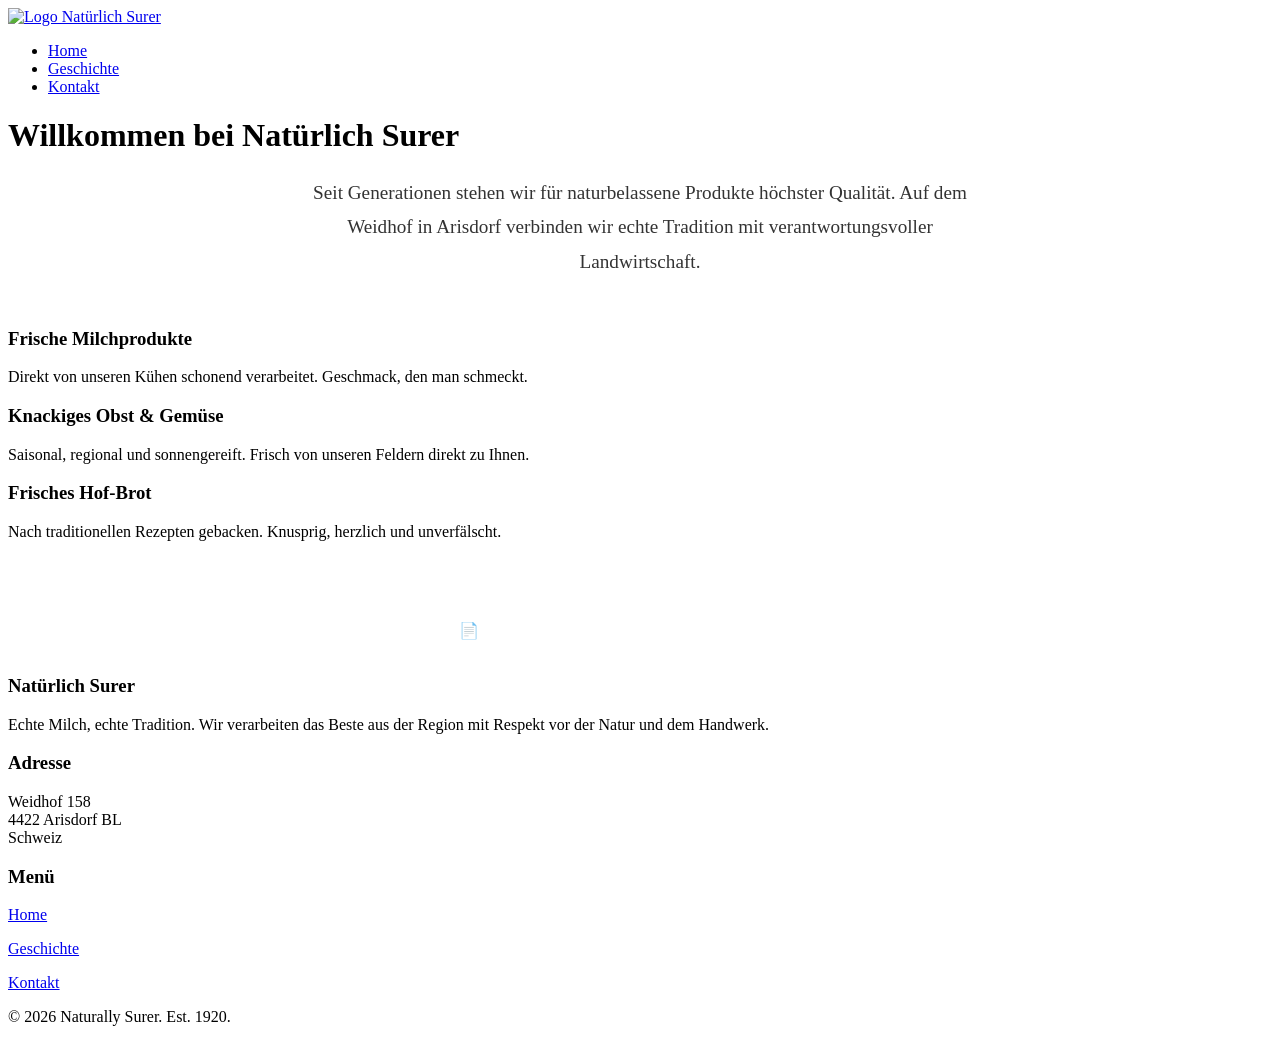
==== index.html @ 89825436 "cleaner commit" ====
<!DOCTYPE html>
<html lang="de">
<head>
    <meta charset="UTF-8">
    <meta name="viewport" content="width=device-width, initial-scale=1.0">
    <title>Home - Natürlich Surer</title>
    <link rel="stylesheet" href="SurerStyles.css">
</head>
<body>

<header class="site-header">
    <div class="header-top-row">
        <a href="Index.html" class="logo">
            <img src="LogoKuh.png" alt="Logo Natürlich Surer">
        </a>
        <nav class="navigation">
            <ul>
                <li><a href="Index.html" class="active">Home</a></li>
                <li><a href="Geschichte.html">Geschichte</a></li>
                <li><a href="Kontakt.html">Kontakt</a></li>
            </ul>
        </nav>
    </div>
    <div class="header-title-area">
        <h1>Willkommen bei Natürlich Surer</h1>
        <div class="header-separator"></div>
    </div>
</header>

<main>
    <div class="content-card">
        <div style="text-align: center; max-width: 700px; margin: 0 auto 3rem;">
            <p style="font-size: 1.2rem; color: #333; line-height: 1.8;">
                Seit Generationen stehen wir für naturbelassene Produkte höchster Qualität. 
                Auf dem Weidhof in Arisdorf verbinden wir echte Tradition mit verantwortungsvoller Landwirtschaft.
            </p>
        </div>
        
        <div class="grid-layout">
            <div class="grid-item">
                <h3>Frische Milchprodukte</h3>
                <p>Direkt von unseren Kühen schonend verarbeitet. Geschmack, den man schmeckt.</p>
            </div>
            
            <div class="grid-item">
                <h3>Knackiges Obst & Gemüse</h3>
                <p>Saisonal, regional und sonnengereift. Frisch von unseren Feldern direkt zu Ihnen.</p>
            </div>
            
            <div class="grid-item">
                <h3>Frisches Hof-Brot</h3>
                <p>Nach traditionellen Rezepten gebacken. Knusprig, herzlich und unverfälscht.</p>
            </div>
        </div>

        <div style="text-align: center; margin-top: 4rem;">
            <a href="downloads/preisliste-hofladen.pdf" download style="display: inline-block; padding: 1rem 2rem; background-color: var(--primary-green); color: white; text-decoration: none; border-radius: 4px; font-weight: bold; transition: background 0.3s;" onmouseover="this.style.backgroundColor='#556324'" onmouseout="this.style.backgroundColor='#424d1b'">
                📄 Aktuelle Hofladen-Preisliste herunterladen (PDF)
            </a>
        </div>
    </div>
</main>

<footer class="site-footer">
    <div class="footer-content">
        <div class="footer-section">
            <h3>Natürlich Surer</h3>
            <p>Echte Milch, echte Tradition. Wir verarbeiten das Beste aus der Region mit Respekt vor der Natur und dem Handwerk.</p>
        </div>
        <div class="footer-section">
            <h3>Adresse</h3>
            <p>Weidhof 158<br>4422 Arisdorf BL<br>Schweiz</p>
        </div>
        <div class="footer-section">
            <h3>Menü</h3>
            <p><a href="Index.html">Home</a></p>
            <p><a href="Geschichte.html">Geschichte</a></p>
            <p><a href="Kontakt.html">Kontakt</a></p>
        </div>
    </div>
    <div class="footer-bottom">
        <p>© 2026 Naturally Surer. Est. 1920.</p>
    </div>
</footer>

<script src="SurerScript.js"></script>
</body>
</html>
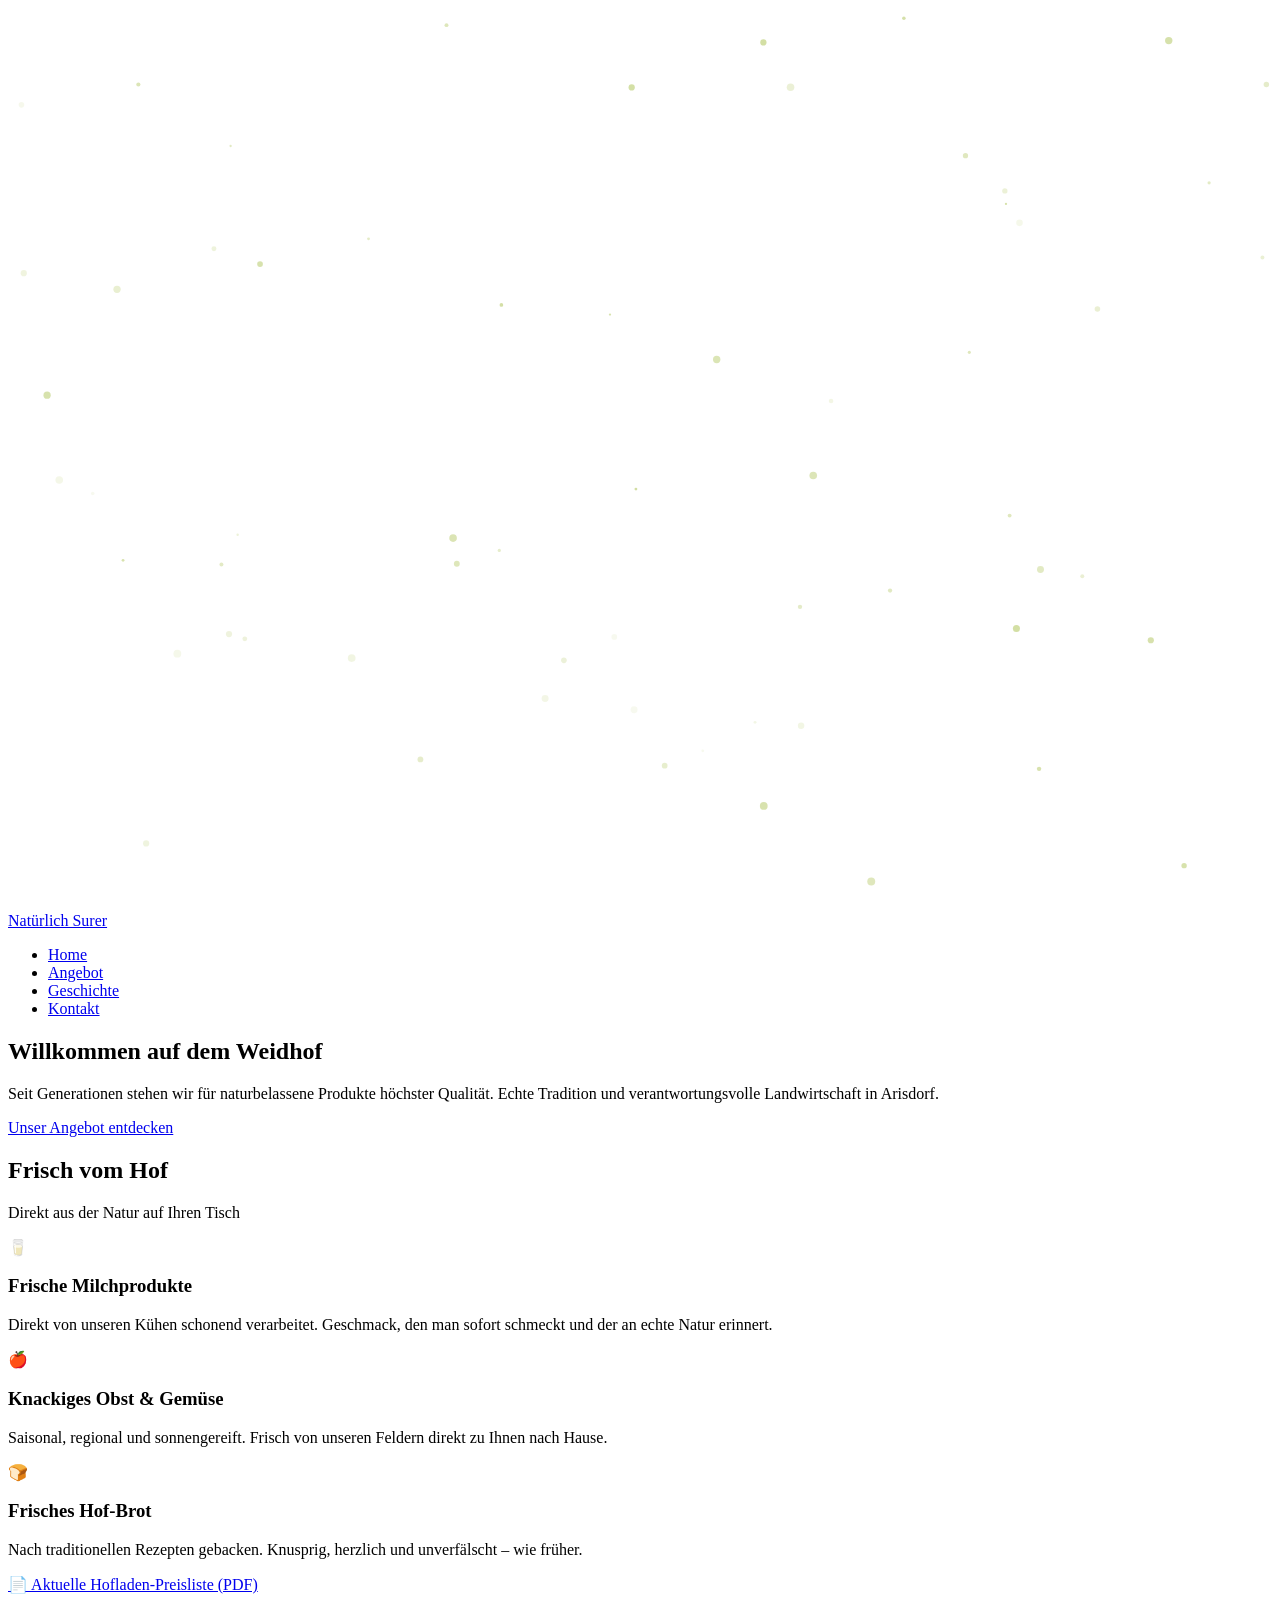
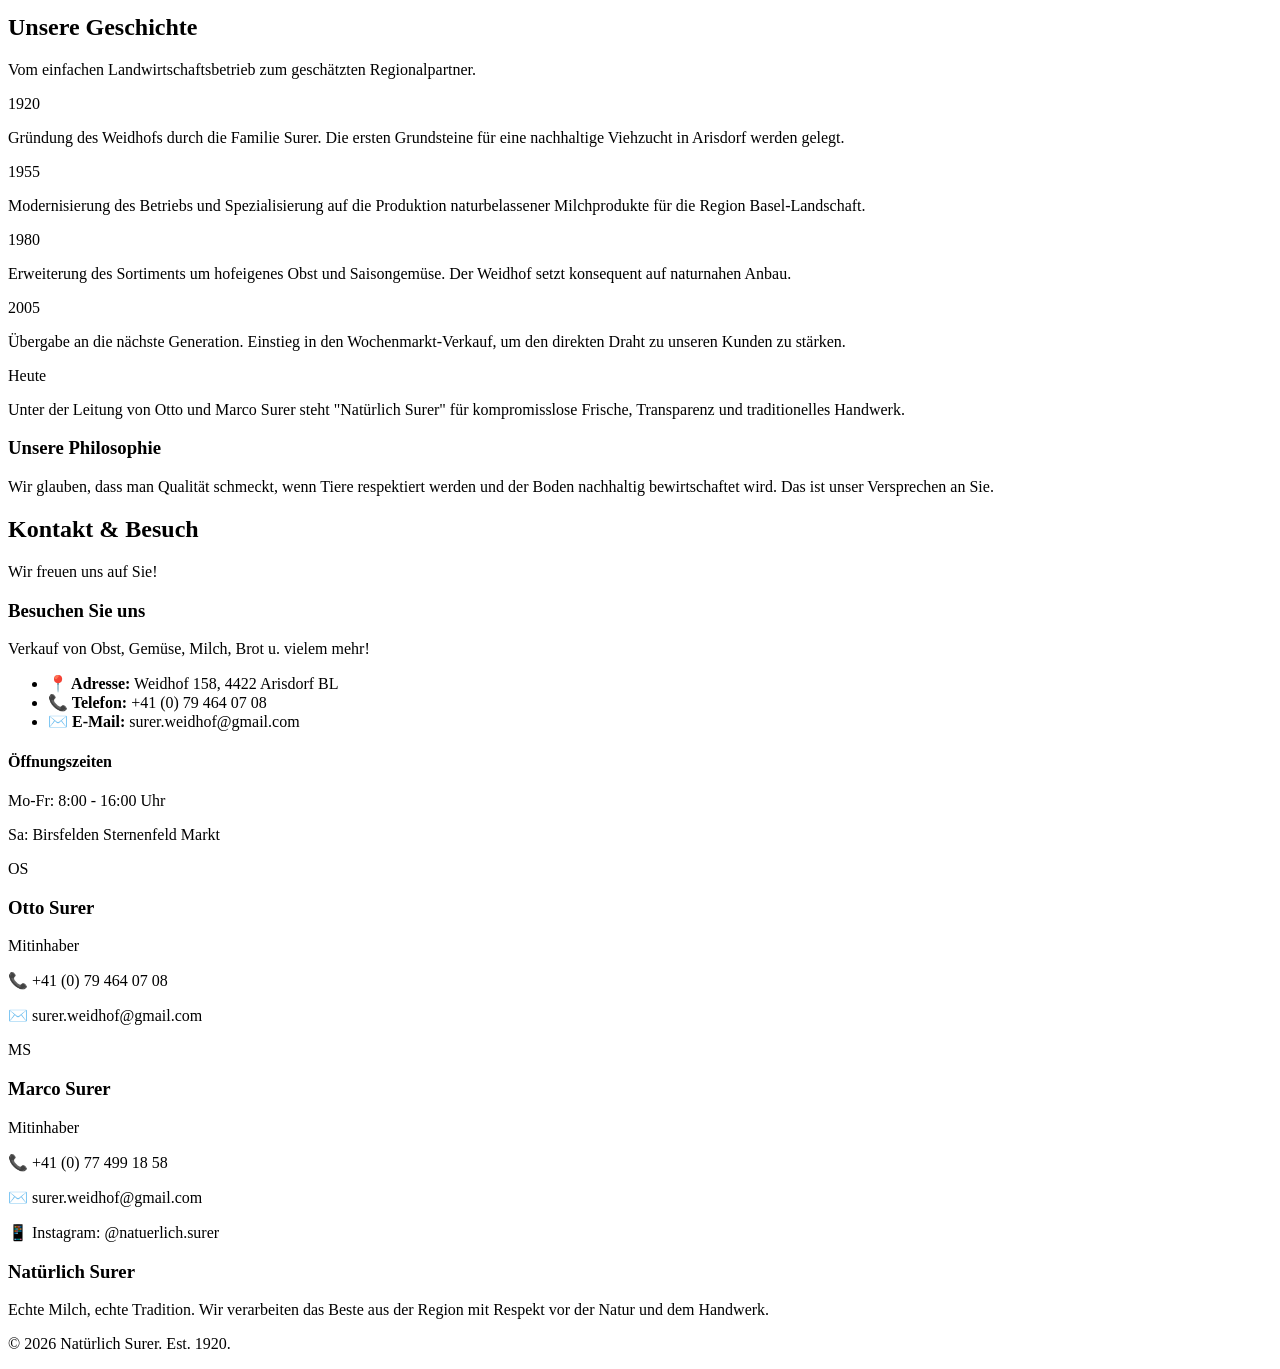
==== commit 4a42050d: "feat: One-Pager Struktur" ====
--- a/index.html
+++ b/index.html
@@ -3,86 +3,305 @@
 <head>
     <meta charset="UTF-8">
     <meta name="viewport" content="width=device-width, initial-scale=1.0">
-    <title>Home - Natürlich Surer</title>
-    <link rel="stylesheet" href="SurerStyles.css">
+    <title>Natürlich Surer | Weidhof Arisdorf</title>
+    
+    <link rel="stylesheet" href="CSS/style.css">
 </head>
 <body>
 
-<header class="site-header">
-    <div class="header-top-row">
-        <a href="Index.html" class="logo">
-            <img src="LogoKuh.png" alt="Logo Natürlich Surer">
-        </a>
-        <nav class="navigation">
-            <ul>
-                <li><a href="Index.html" class="active">Home</a></li>
-                <li><a href="Geschichte.html">Geschichte</a></li>
-                <li><a href="Kontakt.html">Kontakt</a></li>
-            </ul>
-        </nav>
-    </div>
-    <div class="header-title-area">
-        <h1>Willkommen bei Natürlich Surer</h1>
-        <div class="header-separator"></div>
-    </div>
-</header>
-
-<main>
-    <div class="content-card">
-        <div style="text-align: center; max-width: 700px; margin: 0 auto 3rem;">
-            <p style="font-size: 1.2rem; color: #333; line-height: 1.8;">
-                Seit Generationen stehen wir für naturbelassene Produkte höchster Qualität. 
-                Auf dem Weidhof in Arisdorf verbinden wir echte Tradition mit verantwortungsvoller Landwirtschaft.
-            </p>
+    <canvas id="nature-canvas"></canvas>
+
+    <header class="site-header" id="navbar">
+        <div class="nav-container">
+            <a href="#home" class="brand-logo">
+                <img src="assets/LogoKuh.png" alt="Logo Natürlich Surer" onerror="this.style.display='none'">
+                <span>Natürlich Surer</span>
+            </a>
+            
+            <div class="mobile-toggle" id="mobile-menu">
+                <span class="bar"></span>
+                <span class="bar"></span>
+                <span class="bar"></span>
+            </div>
+
+            <nav class="main-nav">
+                <ul class="nav-list">
+                    <li><a href="#home" class="nav-link active">Home</a></li>
+                    <li><a href="#produkte" class="nav-link">Angebot</a></li>
+                    <li><a href="#geschichte" class="nav-link">Geschichte</a></li>
+                    <li><a href="#kontakt" class="nav-link">Kontakt</a></li>
+                </ul>
+            </nav>
         </div>
+    </header>
+
+    <section id="home" class="hero-section">
+        <div class="hero-overlay"></div>
+        <div class="hero-content">
+            <h1>Willkommen auf dem Weidhof</h1>
+            <div class="header-separator"></div>
+            <p class="hero-subtitle">Seit Generationen stehen wir für naturbelassene Produkte höchster Qualität. Echte Tradition und verantwortungsvolle Landwirtschaft in Arisdorf.</p>
+            <a href="#produkte" class="primary-btn">Unser Angebot entdecken</a>
+        </div>
+    </section>
+
+    <main class="content-wrapper">
         
-        <div class="grid-layout">
-            <div class="grid-item">
-                <h3>Frische Milchprodukte</h3>
-                <p>Direkt von unseren Kühen schonend verarbeitet. Geschmack, den man schmeckt.</p>
+        <section id="produkte" class="page-section">
+            <div class="section-header">
+                <h2>Frisch vom Hof</h2>
+                <p>Direkt aus der Natur auf Ihren Tisch</p>
             </div>
             
-            <div class="grid-item">
-                <h3>Knackiges Obst & Gemüse</h3>
-                <p>Saisonal, regional und sonnengereift. Frisch von unseren Feldern direkt zu Ihnen.</p>
-            </div>
+            <div class="bento-grid">
+                <div class="bento-card">
+                    <div class="card-icon">🥛</div>
+                    <h3>Frische Milchprodukte</h3>
+                    <p>Direkt von unseren Kühen schonend verarbeitet. Geschmack, den man sofort schmeckt und der an echte Natur erinnert.</p>
+                </div>
+                <div class="bento-card">
+                    <div class="card-icon">🍎</div>
+                    <h3>Knackiges Obst & Gemüse</h3>
+                    <p>Saisonal, regional und sonnengereift. Frisch von unseren Feldern direkt zu Ihnen nach Hause.</p>
+                </div>
+                <div class="bento-card">
+                    <div class="card-icon">🍞</div>
+                    <h3>Frisches Hof-Brot</h3>
+                    <p>Nach traditionellen Rezepten gebacken. Knusprig, herzlich und unverfälscht – wie früher.</p>
+                </div>
+            </div>
+
+            <div class="download-center">
+                <a href="dokumenten/preisliste-hofladen.pdf" download class="download-btn">
+                    <span class="icon">📄</span> Aktuelle Hofladen-Preisliste (PDF)
+                </a>
+            </div>
+        </section>
+
+        <section id="geschichte" class="page-section alternate-bg">
+            <div class="section-header">
+                <h2>Unsere Geschichte</h2>
+                <p>Vom einfachen Landwirtschaftsbetrieb zum geschätzten Regionalpartner.</p>
+            </div>
+
+            <div class="timeline-container">
+                <div class="timeline-item">
+                    <div class="timeline-dot"></div>
+                    <div class="timeline-content">
+                        <span class="timeline-year">1920</span>
+                        <p>Gründung des Weidhofs durch die Familie Surer. Die ersten Grundsteine für eine nachhaltige Viehzucht in Arisdorf werden gelegt.</p>
+                    </div>
+                </div>
+                <div class="timeline-item">
+                    <div class="timeline-dot"></div>
+                    <div class="timeline-content">
+                        <span class="timeline-year">1955</span>
+                        <p>Modernisierung des Betriebs und Spezialisierung auf die Produktion naturbelassener Milchprodukte für die Region Basel-Landschaft.</p>
+                    </div>
+                </div>
+                <div class="timeline-item">
+                    <div class="timeline-dot"></div>
+                    <div class="timeline-content">
+                        <span class="timeline-year">1980</span>
+                        <p>Erweiterung des Sortiments um hofeigenes Obst und Saisongemüse. Der Weidhof setzt konsequent auf naturnahen Anbau.</p>
+                    </div>
+                </div>
+                <div class="timeline-item">
+                    <div class="timeline-dot"></div>
+                    <div class="timeline-content">
+                        <span class="timeline-year">2005</span>
+                        <p>Übergabe an die nächste Generation. Einstieg in den Wochenmarkt-Verkauf, um den direkten Draht zu unseren Kunden zu stärken.</p>
+                    </div>
+                </div>
+                <div class="timeline-item">
+                    <div class="timeline-dot highlight-dot"></div>
+                    <div class="timeline-content highlight-content">
+                        <span class="timeline-year">Heute</span>
+                        <p>Unter der Leitung von Otto und Marco Surer steht "Natürlich Surer" für kompromisslose Frische, Transparenz und traditionelles Handwerk.</p>
+                    </div>
+                </div>
+            </div>
+
+            <div class="philosophy-box">
+                <h3>Unsere Philosophie</h3>
+                <p>Wir glauben, dass man Qualität schmeckt, wenn Tiere respektiert werden und der Boden nachhaltig bewirtschaftet wird. Das ist unser Versprechen an Sie.</p>
+            </div>
+        </section>
+
+        <section id="kontakt" class="page-section">
+            <div class="section-header">
+                <h2>Kontakt & Besuch</h2>
+                <p>Wir freuen uns auf Sie!</p>
+            </div>
+
+            <div class="contact-grid">
+                <div class="contact-info-card">
+                    <h3>Besuchen Sie uns</h3>
+                    <p class="contact-sub">Verkauf von Obst, Gemüse, Milch, Brot u. vielem mehr!</p>
+                    
+                    <ul class="contact-list">
+                        <li><strong>📍 Adresse:</strong> Weidhof 158, 4422 Arisdorf BL</li>
+                        <li><strong>📞 Telefon:</strong> +41 (0) 79 464 07 08</li>
+                        <li><strong>✉️ E-Mail:</strong> surer.weidhof@gmail.com</li>
+                    </ul>
+                    
+                    <div class="opening-hours">
+                        <h4>Öffnungszeiten</h4>
+                        <p>Mo-Fr: 8:00 - 16:00 Uhr</p>
+                        <p>Sa: Birsfelden Sternenfeld Markt</p>
+                    </div>
+                </div>
+
+                <div class="profile-card">
+                    <div class="profile-avatar">OS</div>
+                    <h3>Otto Surer</h3>
+                    <span class="profile-role">Mitinhaber</span>
+                    <p>📞 +41 (0) 79 464 07 08</p>
+                    <p>✉️ surer.weidhof@gmail.com</p>
+                </div>
+
+                <div class="profile-card">
+                    <div class="profile-avatar">MS</div>
+                    <h3>Marco Surer</h3>
+                    <span class="profile-role">Mitinhaber</span>
+                    <p>📞 +41 (0) 77 499 18 58</p>
+                    <p>✉️ surer.weidhof@gmail.com</p>
+                    <p>📱 Instagram: @natuerlich.surer</p>
+                </div>
+            </div>
+        </section>
+
+    </main>
+
+    <footer class="site-footer">
+        <div class="footer-content">
+            <div class="footer-brand">
+                <h3>Natürlich Surer</h3>
+                <p>Echte Milch, echte Tradition. Wir verarbeiten das Beste aus der Region mit Respekt vor der Natur und dem Handwerk.</p>
+            </div>
+        </div>
+        <div class="footer-bottom">
+            <p>© <span id="current-year"></span> Natürlich Surer. Est. 1920.</p>
+        </div>
+    </footer>
+
+    <script>
+        document.addEventListener('DOMContentLoaded', () => {
             
-            <div class="grid-item">
-                <h3>Frisches Hof-Brot</h3>
-                <p>Nach traditionellen Rezepten gebacken. Knusprig, herzlich und unverfälscht.</p>
-            </div>
-        </div>
-
-        <div style="text-align: center; margin-top: 4rem;">
-            <a href="downloads/preisliste-hofladen.pdf" download style="display: inline-block; padding: 1rem 2rem; background-color: var(--primary-green); color: white; text-decoration: none; border-radius: 4px; font-weight: bold; transition: background 0.3s;" onmouseover="this.style.backgroundColor='#556324'" onmouseout="this.style.backgroundColor='#424d1b'">
-                📄 Aktuelle Hofladen-Preisliste herunterladen (PDF)
-            </a>
-        </div>
-    </div>
-</main>
-
-<footer class="site-footer">
-    <div class="footer-content">
-        <div class="footer-section">
-            <h3>Natürlich Surer</h3>
-            <p>Echte Milch, echte Tradition. Wir verarbeiten das Beste aus der Region mit Respekt vor der Natur und dem Handwerk.</p>
-        </div>
-        <div class="footer-section">
-            <h3>Adresse</h3>
-            <p>Weidhof 158<br>4422 Arisdorf BL<br>Schweiz</p>
-        </div>
-        <div class="footer-section">
-            <h3>Menü</h3>
-            <p><a href="Index.html">Home</a></p>
-            <p><a href="Geschichte.html">Geschichte</a></p>
-            <p><a href="Kontakt.html">Kontakt</a></p>
-        </div>
-    </div>
-    <div class="footer-bottom">
-        <p>© 2026 Naturally Surer. Est. 1920.</p>
-    </div>
-</footer>
-
-<script src="SurerScript.js"></script>
+            // 1. Footer Jahr automatisch setzen
+            document.getElementById('current-year').textContent = new Date().getFullYear();
+
+            // 2. Mobile Menu Toggle
+            const mobileMenu = document.getElementById('mobile-menu');
+            const mainNav = document.querySelector('.main-nav');
+            const navLinks = document.querySelectorAll('.nav-link');
+
+            mobileMenu.addEventListener('click', () => {
+                mobileMenu.classList.toggle('active');
+                mainNav.classList.toggle('active');
+            });
+
+            // Menu schliessen, wenn ein Link geklickt wird (auf Mobile)
+            navLinks.forEach(link => {
+                link.addEventListener('click', () => {
+                    mobileMenu.classList.remove('active');
+                    mainNav.classList.remove('active');
+                });
+            });
+
+            // 3. Smooth Scrolling & Active State
+            const sections = document.querySelectorAll('section');
+            const header = document.getElementById('navbar');
+
+            // Header Background bei Scroll
+            window.addEventListener('scroll', () => {
+                if (window.scrollY > 50) {
+                    header.classList.add('scrolled');
+                } else {
+                    header.classList.remove('scrolled');
+                }
+            });
+
+            // Intersection Observer für Active Links
+            const observerOptions = {
+                root: null,
+                rootMargin: '-20% 0px -70% 0px',
+                threshold: 0
+            };
+
+            const observer = new IntersectionObserver((entries) => {
+                entries.forEach(entry => {
+                    if (entry.isIntersecting) {
+                        const currentId = entry.target.getAttribute('id');
+                        document.querySelectorAll('.nav-link').forEach(link => {
+                            link.classList.remove('active');
+                            if (link.getAttribute('href') === `#${currentId}`) {
+                                link.classList.add('active');
+                            }
+                        });
+                    }
+                });
+            }, observerOptions);
+
+            sections.forEach(sec => observer.observe(sec));
+
+            // 4. Natur-Canvas: Fliegende "Pollen / Sonnenstaub"
+            const canvas = document.getElementById('nature-canvas');
+            const ctx = canvas.getContext('2d');
+            let particles = [];
+
+            function resizeCanvas() {
+                canvas.width = window.innerWidth;
+                canvas.height = window.innerHeight;
+            }
+            window.addEventListener('resize', resizeCanvas);
+            resizeCanvas();
+
+            class Particle {
+                constructor() {
+                    this.x = Math.random() * canvas.width;
+                    this.y = Math.random() * canvas.height;
+                    this.size = Math.random() * 3 + 1;
+                    this.speedX = Math.random() * 0.5 - 0.25;
+                    this.speedY = Math.random() * -0.5 - 0.1; // Fliegen leicht nach oben
+                    this.opacity = Math.random() * 0.5 + 0.1;
+                }
+                update() {
+                    this.x += this.speedX;
+                    this.y += this.speedY;
+                    
+                    // Sanftes Ausblenden und Resetten, wenn sie den Bildschirm verlassen
+                    if (this.y < -10) {
+                        this.y = canvas.height + 10;
+                        this.x = Math.random() * canvas.width;
+                    }
+                    if (this.x > canvas.width + 10) this.x = -10;
+                    if (this.x < -10) this.x = canvas.width + 10;
+                }
+                draw() {
+                    ctx.beginPath();
+                    ctx.arc(this.x, this.y, this.size, 0, Math.PI * 2);
+                    // Ein warmes, leuchtendes Bauernhof-Grün/Gelb
+                    ctx.fillStyle = `rgba(180, 200, 100, ${this.opacity})`; 
+                    ctx.fill();
+                }
+            }
+
+            function initParticles() {
+                particles = [];
+                // Anzahl Partikel abhängig von Bildschirmbreite
+                const count = Math.min(Math.floor(window.innerWidth / 20), 80);
+                for (let i = 0; i < count; i++) particles.push(new Particle());
+            }
+            initParticles();
+
+            function animate() {
+                ctx.clearRect(0, 0, canvas.width, canvas.height);
+                particles.forEach(p => { p.update(); p.draw(); });
+                requestAnimationFrame(animate);
+            }
+            animate();
+        });
+    </script>
 </body>
 </html>
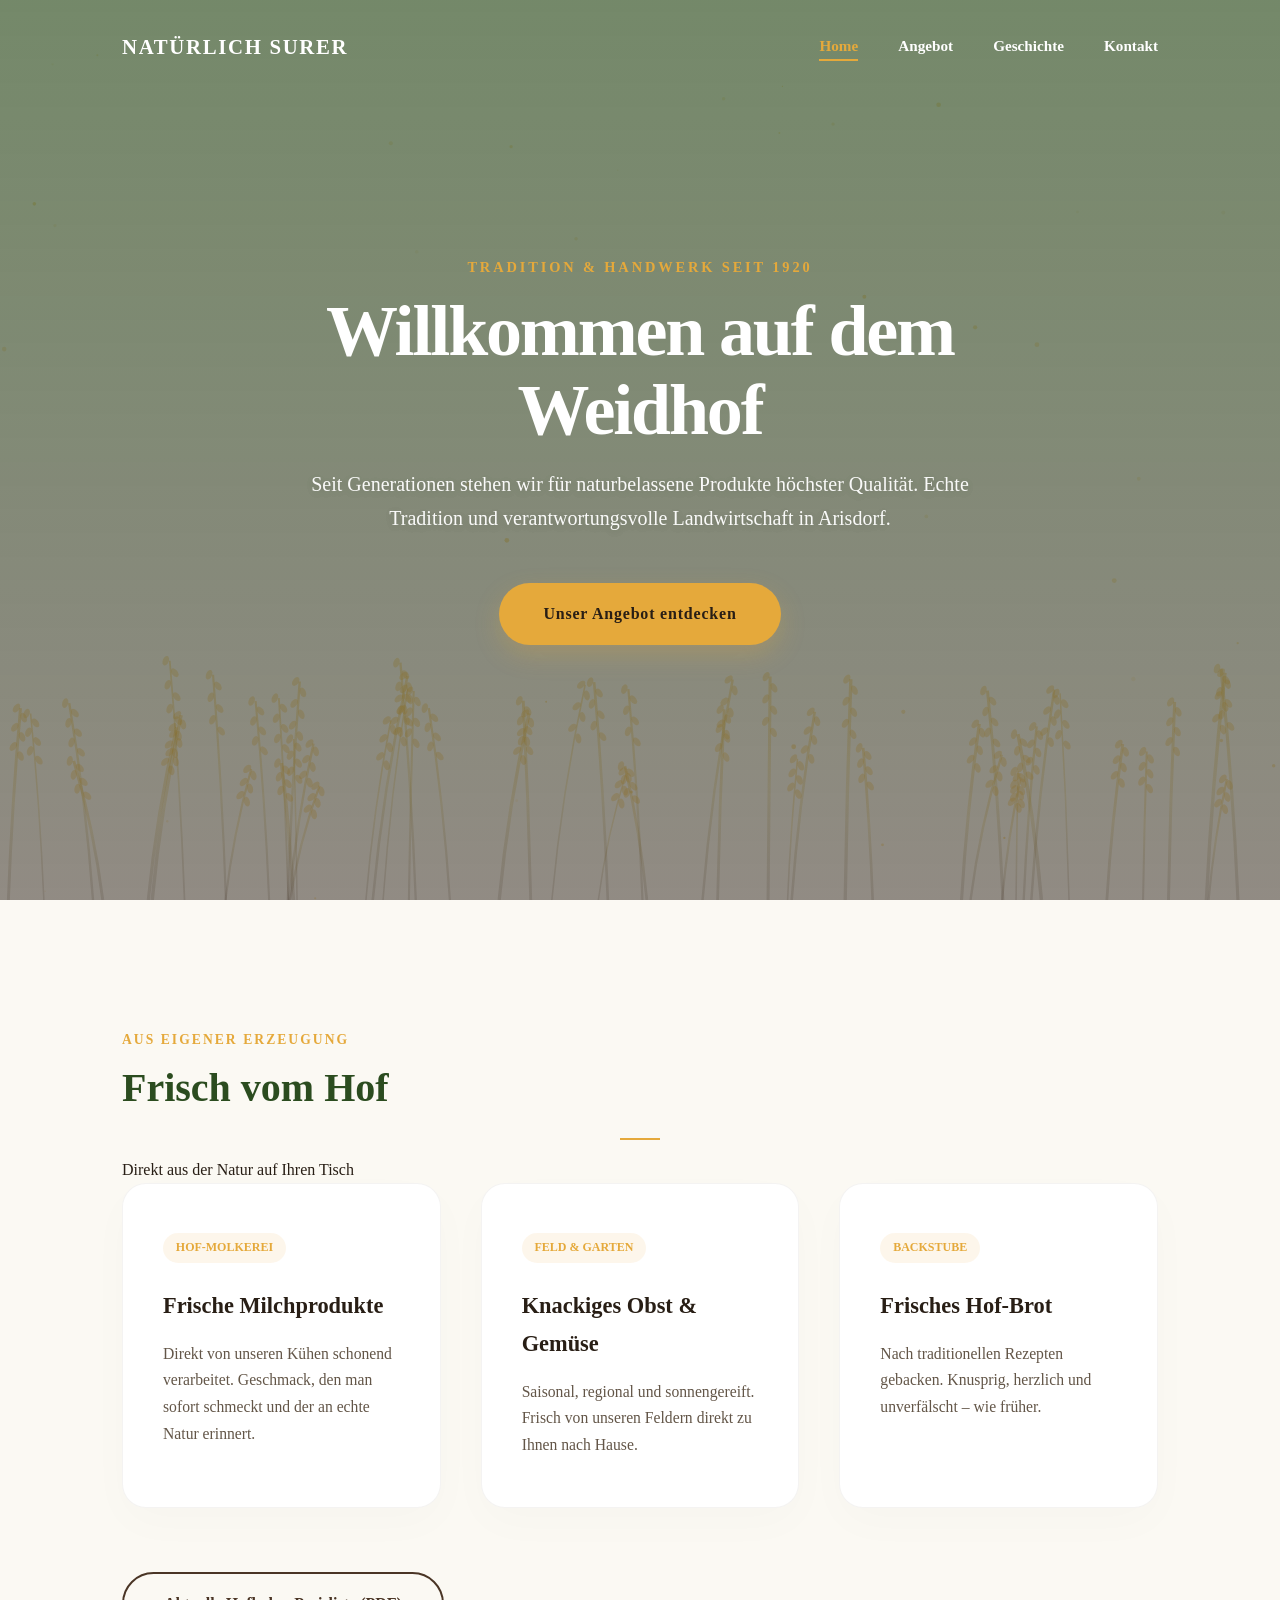
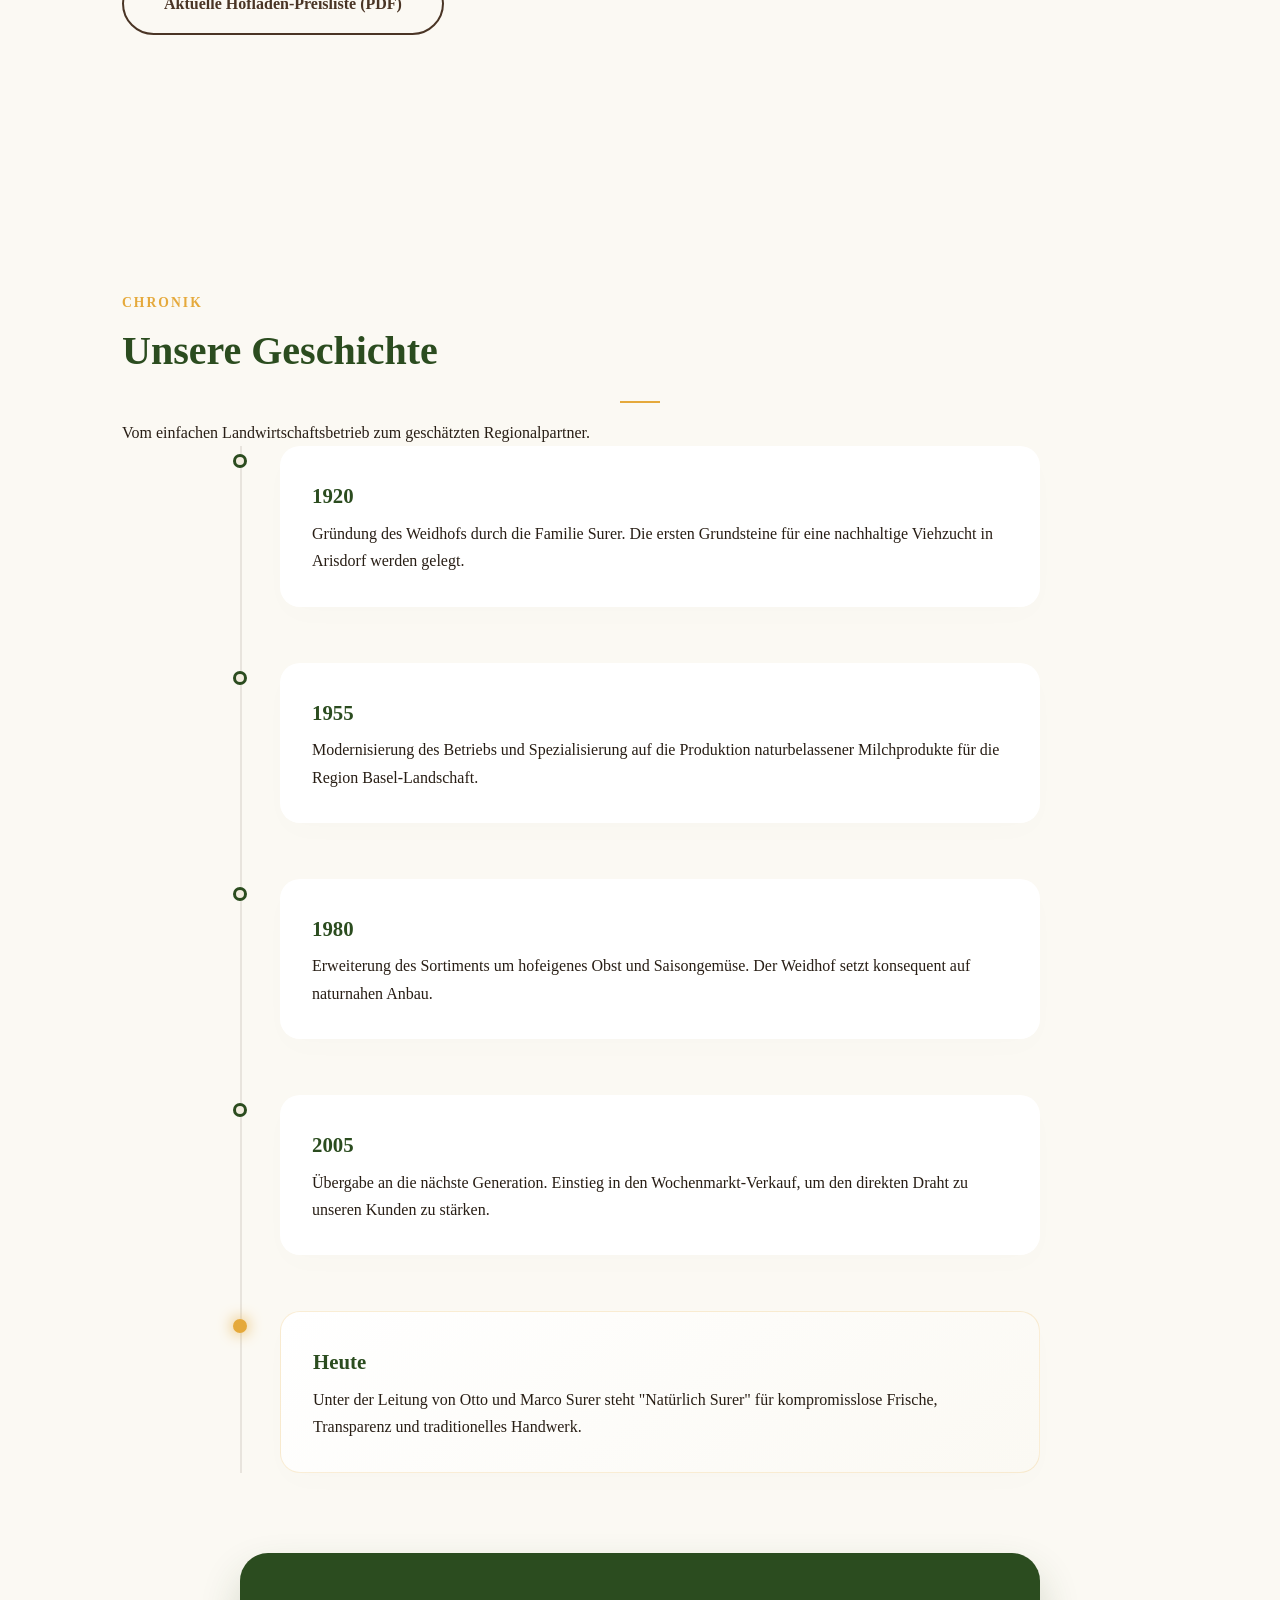
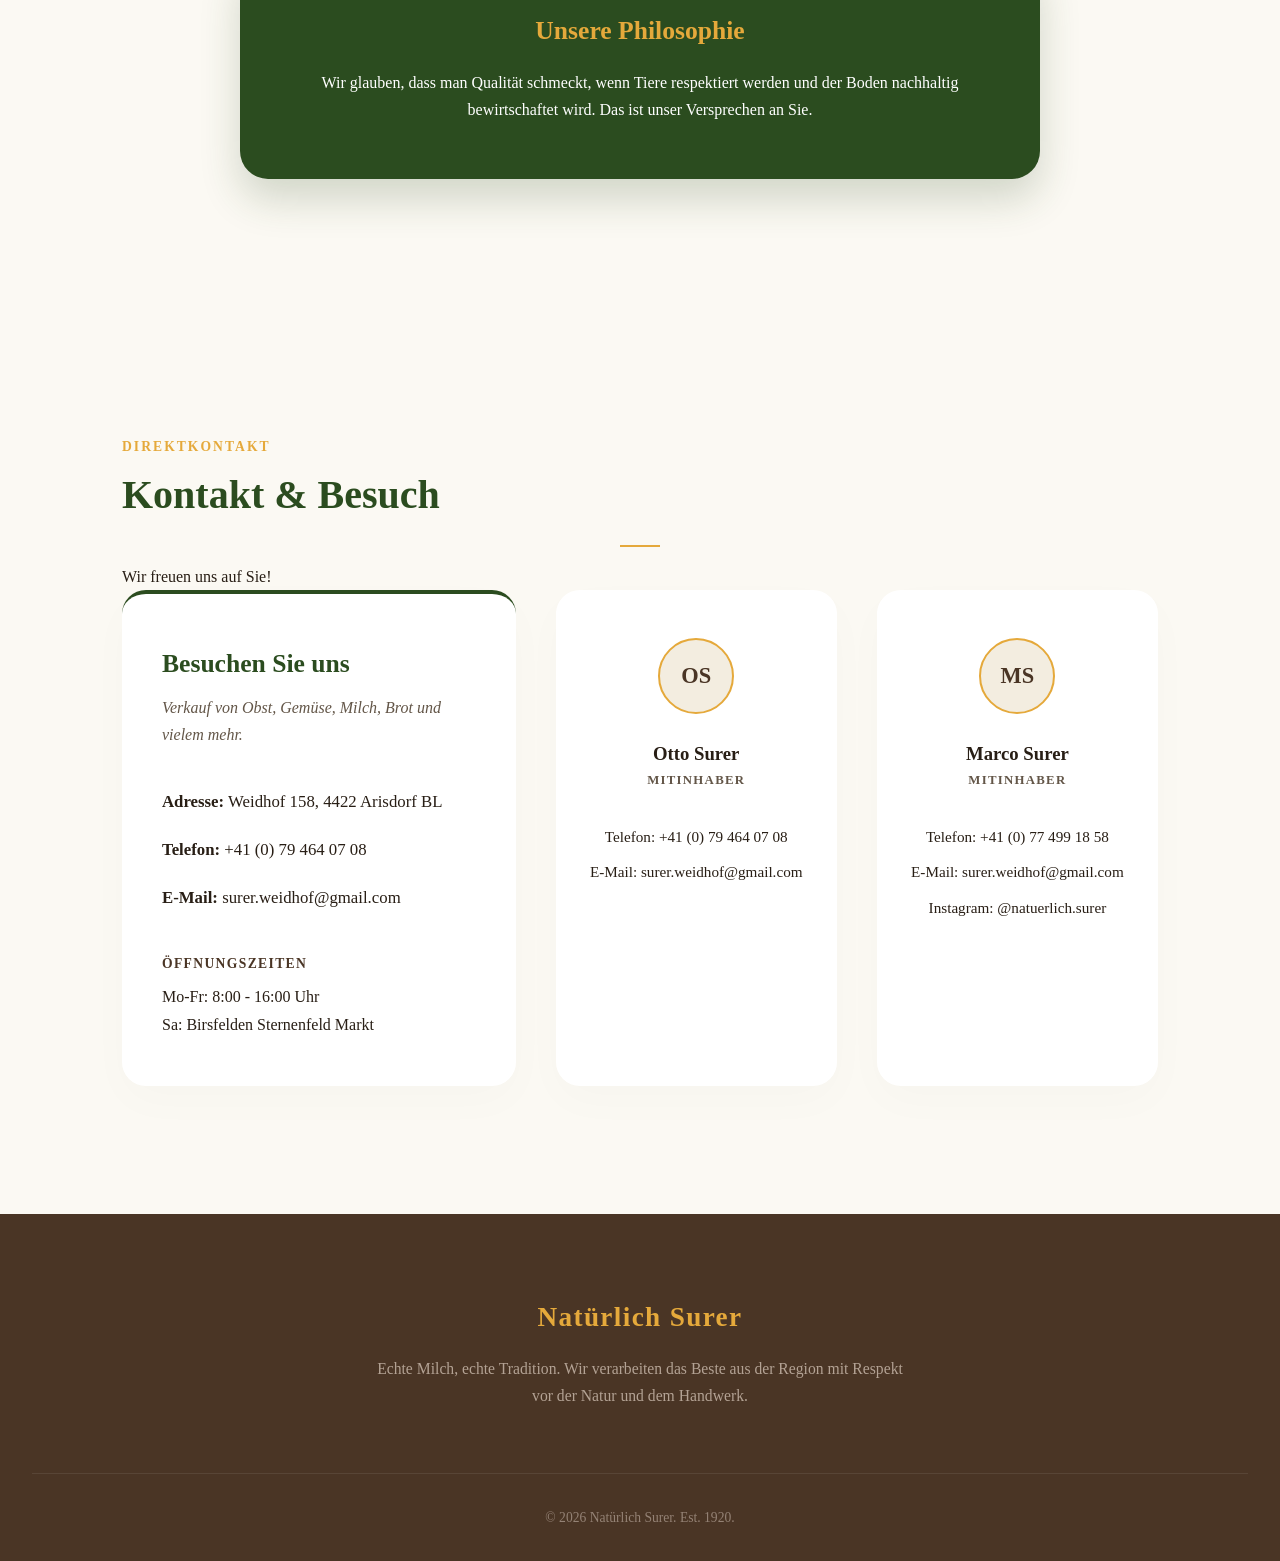
==== commit 5c577920: "design-Finalisierung" ====
--- a/index.html
+++ b/index.html
@@ -5,10 +5,12 @@
     <meta name="viewport" content="width=device-width, initial-scale=1.0">
     <title>Natürlich Surer | Weidhof Arisdorf</title>
     
-    <link rel="stylesheet" href="CSS/style.css">
+    <!-- Sucht die style.css direkt im selben Ordner -->
+    <link rel="stylesheet" href="style.css">
 </head>
 <body>
 
+    <!-- Das interaktive Canvas für die Weizenhalme -->
     <canvas id="nature-canvas"></canvas>
 
     <header class="site-header" id="navbar">
@@ -38,6 +40,7 @@
     <section id="home" class="hero-section">
         <div class="hero-overlay"></div>
         <div class="hero-content">
+            <span class="hero-tagline">Tradition & Handwerk seit 1920</span>
             <h1>Willkommen auf dem Weidhof</h1>
             <div class="header-separator"></div>
             <p class="hero-subtitle">Seit Generationen stehen wir für naturbelassene Produkte höchster Qualität. Echte Tradition und verantwortungsvolle Landwirtschaft in Arisdorf.</p>
@@ -49,23 +52,25 @@
         
         <section id="produkte" class="page-section">
             <div class="section-header">
+                <span class="section-subtitle">Aus eigener Erzeugung</span>
                 <h2>Frisch vom Hof</h2>
+                <div class="section-line"></div>
                 <p>Direkt aus der Natur auf Ihren Tisch</p>
             </div>
             
             <div class="bento-grid">
                 <div class="bento-card">
-                    <div class="card-icon">🥛</div>
+                    <span class="card-category">Hof-Molkerei</span>
                     <h3>Frische Milchprodukte</h3>
                     <p>Direkt von unseren Kühen schonend verarbeitet. Geschmack, den man sofort schmeckt und der an echte Natur erinnert.</p>
                 </div>
                 <div class="bento-card">
-                    <div class="card-icon">🍎</div>
+                    <span class="card-category">Feld & Garten</span>
                     <h3>Knackiges Obst & Gemüse</h3>
                     <p>Saisonal, regional und sonnengereift. Frisch von unseren Feldern direkt zu Ihnen nach Hause.</p>
                 </div>
                 <div class="bento-card">
-                    <div class="card-icon">🍞</div>
+                    <span class="card-category">Backstube</span>
                     <h3>Frisches Hof-Brot</h3>
                     <p>Nach traditionellen Rezepten gebacken. Knusprig, herzlich und unverfälscht – wie früher.</p>
                 </div>
@@ -73,14 +78,16 @@
 
             <div class="download-center">
                 <a href="dokumenten/preisliste-hofladen.pdf" download class="download-btn">
-                    <span class="icon">📄</span> Aktuelle Hofladen-Preisliste (PDF)
+                    Aktuelle Hofladen-Preisliste (PDF)
                 </a>
             </div>
         </section>
 
         <section id="geschichte" class="page-section alternate-bg">
             <div class="section-header">
+                <span class="section-subtitle">Chronik</span>
                 <h2>Unsere Geschichte</h2>
+                <div class="section-line"></div>
                 <p>Vom einfachen Landwirtschaftsbetrieb zum geschätzten Regionalpartner.</p>
             </div>
 
@@ -130,19 +137,21 @@
 
         <section id="kontakt" class="page-section">
             <div class="section-header">
+                <span class="section-subtitle">Direktkontakt</span>
                 <h2>Kontakt & Besuch</h2>
+                <div class="section-line"></div>
                 <p>Wir freuen uns auf Sie!</p>
             </div>
 
             <div class="contact-grid">
                 <div class="contact-info-card">
                     <h3>Besuchen Sie uns</h3>
-                    <p class="contact-sub">Verkauf von Obst, Gemüse, Milch, Brot u. vielem mehr!</p>
+                    <p class="contact-sub">Verkauf von Obst, Gemüse, Milch, Brot und vielem mehr.</p>
                     
                     <ul class="contact-list">
-                        <li><strong>📍 Adresse:</strong> Weidhof 158, 4422 Arisdorf BL</li>
-                        <li><strong>📞 Telefon:</strong> +41 (0) 79 464 07 08</li>
-                        <li><strong>✉️ E-Mail:</strong> surer.weidhof@gmail.com</li>
+                        <li><strong>Adresse:</strong> Weidhof 158, 4422 Arisdorf BL</li>
+                        <li><strong>Telefon:</strong> +41 (0) 79 464 07 08</li>
+                        <li><strong>E-Mail:</strong> surer.weidhof@gmail.com</li>
                     </ul>
                     
                     <div class="opening-hours">
@@ -156,17 +165,17 @@
                     <div class="profile-avatar">OS</div>
                     <h3>Otto Surer</h3>
                     <span class="profile-role">Mitinhaber</span>
-                    <p>📞 +41 (0) 79 464 07 08</p>
-                    <p>✉️ surer.weidhof@gmail.com</p>
+                    <p>Telefon: +41 (0) 79 464 07 08</p>
+                    <p>E-Mail: surer.weidhof@gmail.com</p>
                 </div>
 
                 <div class="profile-card">
                     <div class="profile-avatar">MS</div>
                     <h3>Marco Surer</h3>
                     <span class="profile-role">Mitinhaber</span>
-                    <p>📞 +41 (0) 77 499 18 58</p>
-                    <p>✉️ surer.weidhof@gmail.com</p>
-                    <p>📱 Instagram: @natuerlich.surer</p>
+                    <p>Telefon: +41 (0) 77 499 18 58</p>
+                    <p>E-Mail: surer.weidhof@gmail.com</p>
+                    <p>Instagram: @natuerlich.surer</p>
                 </div>
             </div>
         </section>
@@ -185,13 +194,14 @@
         </div>
     </footer>
 
+    <!-- Integrierte JavaScript-Steuerung & Weizenhalm-Animation -->
     <script>
         document.addEventListener('DOMContentLoaded', () => {
             
-            // 1. Footer Jahr automatisch setzen
+            // 1. Jahr im Footer automatisch berechnen
             document.getElementById('current-year').textContent = new Date().getFullYear();
 
-            // 2. Mobile Menu Toggle
+            // 2. Navigation Mobile (Hamburger-Menü)
             const mobileMenu = document.getElementById('mobile-menu');
             const mainNav = document.querySelector('.main-nav');
             const navLinks = document.querySelectorAll('.nav-link');
@@ -201,7 +211,6 @@
                 mainNav.classList.toggle('active');
             });
 
-            // Menu schliessen, wenn ein Link geklickt wird (auf Mobile)
             navLinks.forEach(link => {
                 link.addEventListener('click', () => {
                     mobileMenu.classList.remove('active');
@@ -209,11 +218,10 @@
                 });
             });
 
-            // 3. Smooth Scrolling & Active State
+            // 3. Scroll-Verhalten & Aktiver Link-Status
             const sections = document.querySelectorAll('section');
             const header = document.getElementById('navbar');
 
-            // Header Background bei Scroll
             window.addEventListener('scroll', () => {
                 if (window.scrollY > 50) {
                     header.classList.add('scrolled');
@@ -221,13 +229,6 @@
                     header.classList.remove('scrolled');
                 }
             });
-
-            // Intersection Observer für Active Links
-            const observerOptions = {
-                root: null,
-                rootMargin: '-20% 0px -70% 0px',
-                threshold: 0
-            };
 
             const observer = new IntersectionObserver((entries) => {
                 entries.forEach(entry => {
@@ -241,65 +242,113 @@
                         });
                     }
                 });
-            }, observerOptions);
+            }, { root: null, rootMargin: '-20% 0px -70% 0px', threshold: 0 });
 
             sections.forEach(sec => observer.observe(sec));
 
-            // 4. Natur-Canvas: Fliegende "Pollen / Sonnenstaub"
+            // 4. WEIZENHALM-ANIMATION (HTML5 Canvas)
             const canvas = document.getElementById('nature-canvas');
             const ctx = canvas.getContext('2d');
+            let stalks = [];
             let particles = [];
+            let time = 0;
 
             function resizeCanvas() {
                 canvas.width = window.innerWidth;
                 canvas.height = window.innerHeight;
-            }
-            window.addEventListener('resize', resizeCanvas);
-            resizeCanvas();
-
-            class Particle {
+                initNature();
+            }
+
+            class WheatStalk {
+                constructor() {
+                    this.init();
+                }
+                init() {
+                    this.x = Math.random() * canvas.width;
+                    this.height = Math.random() * 150 + 100; 
+                    this.swayRange = Math.random() * 20 + 15; 
+                    this.speed = Math.random() * 0.02 + 0.01; 
+                    this.phase = Math.random() * Math.PI * 2;
+                    this.thickness = Math.random() * 2 + 1.5;
+                }
+                draw() {
+                    let sway = Math.sin(time * this.speed + this.phase) * this.swayRange;
+                    let tipX = this.x + sway;
+                    let tipY = canvas.height - this.height;
+
+                    ctx.save();
+                    let grad = ctx.createLinearGradient(this.x, canvas.height, tipX, tipY);
+                    grad.addColorStop(0, 'rgba(74, 53, 37, 0.15)');
+                    grad.addColorStop(0.5, 'rgba(212, 175, 55, 0.2)');
+                    grad.addColorStop(1, 'rgba(245, 196, 83, 0.4)');
+
+                    ctx.beginPath();
+                    ctx.moveTo(this.x, canvas.height);
+                    ctx.quadraticCurveTo(this.x + sway * 0.3, canvas.height - this.height * 0.5, tipX, tipY);
+                    ctx.strokeStyle = grad;
+                    ctx.lineWidth = this.thickness;
+                    ctx.stroke();
+
+                    let grains = 6;
+                    for(let i = 0; i < grains; i++) {
+                        let t = 1 - (i / grains) * 0.3; 
+                        let cx = (1-t)*(1-t)*this.x + 2*(1-t)*t*(this.x + sway*0.3) + t*t*tipX;
+                        let cy = (1-t)*(1-t)*canvas.height + 2*(1-t)*t*(canvas.height - this.height*0.5) + t*t*tipY;
+                        
+                        ctx.beginPath();
+                        ctx.ellipse(cx - (i%2===0 ? 4 : -4), cy, 3, 5, (i%2===0 ? 0.5 : -0.5) + sway*0.01, 0, Math.PI * 2);
+                        ctx.fillStyle = 'rgba(245, 196, 83, 0.35)';
+                        ctx.fill();
+                    }
+                    ctx.restore();
+                }
+            }
+
+            class DustParticle {
                 constructor() {
                     this.x = Math.random() * canvas.width;
                     this.y = Math.random() * canvas.height;
-                    this.size = Math.random() * 3 + 1;
-                    this.speedX = Math.random() * 0.5 - 0.25;
-                    this.speedY = Math.random() * -0.5 - 0.1; // Fliegen leicht nach oben
-                    this.opacity = Math.random() * 0.5 + 0.1;
+                    this.size = Math.random() * 2 + 0.5;
+                    this.speedY = Math.random() * -0.3 - 0.1;
+                    this.speedX = Math.random() * 0.4 - 0.2;
+                    this.opacity = Math.random() * 0.4 + 0.1;
                 }
                 update() {
-                    this.x += this.speedX;
                     this.y += this.speedY;
-                    
-                    // Sanftes Ausblenden und Resetten, wenn sie den Bildschirm verlassen
-                    if (this.y < -10) {
+                    this.x += this.speedX + Math.sin(time * 0.02) * 0.1;
+                    if(this.y < -10) {
                         this.y = canvas.height + 10;
                         this.x = Math.random() * canvas.width;
                     }
-                    if (this.x > canvas.width + 10) this.x = -10;
-                    if (this.x < -10) this.x = canvas.width + 10;
                 }
                 draw() {
                     ctx.beginPath();
                     ctx.arc(this.x, this.y, this.size, 0, Math.PI * 2);
-                    // Ein warmes, leuchtendes Bauernhof-Grün/Gelb
-                    ctx.fillStyle = `rgba(180, 200, 100, ${this.opacity})`; 
+                    ctx.fillStyle = `rgba(245, 196, 83, ${this.opacity})`;
                     ctx.fill();
                 }
             }
 
-            function initParticles() {
+            function initNature() {
+                stalks = [];
                 particles = [];
-                // Anzahl Partikel abhängig von Bildschirmbreite
-                const count = Math.min(Math.floor(window.innerWidth / 20), 80);
-                for (let i = 0; i < count; i++) particles.push(new Particle());
-            }
-            initParticles();
+                let stalkCount = Math.floor(canvas.width / 25);
+                for(let i = 0; i < stalkCount; i++) stalks.push(new WheatStalk());
+                for(let i = 0; i < 40; i++) particles.push(new DustParticle());
+            }
 
             function animate() {
                 ctx.clearRect(0, 0, canvas.width, canvas.height);
+                time += 1;
+                
                 particles.forEach(p => { p.update(); p.draw(); });
+                stalks.forEach(s => s.draw());
+                
                 requestAnimationFrame(animate);
             }
+
+            window.addEventListener('resize', resizeCanvas);
+            resizeCanvas();
             animate();
         });
     </script>
--- a/style.css
+++ b/style.css
@@ -0,0 +1,527 @@
+/* =========================================
+   NATÜRLICH SURER - PREMIUM FARM DESIGN
+   ========================================= */
+
+:root {
+    --primary-green: #2b4c1f;    /* Reiches, sattes Weidegrün */
+    --primary-light: #466d37;    /* Frisches Kleegras */
+    --accent-gold: #e5a93b;      /* Reifes Weizenfeld-Gold */
+    --earth-brown: #4a3525;      /* Fruchtbarer, dunkler Mutterboden */
+    --bg-base: #fbf9f3;          /* Cremiges Warm-Weiss (Frische Milch) */
+    --bg-alt: #f3ede0;           /* Helles Strohgelb / Sanfter Sandton */
+    --text-dark: #281e15;        /* Erdiges Dunkelgrau-Braun für perfekte Lesbarkeit */
+    --text-muted: #635648;       /* Muted Clay / Lehmgrau */
+    --white: #ffffff;
+    --max-width: 1100px;
+}
+
+* {
+    box-sizing: border-box;
+    margin: 0;
+    padding: 0;
+}
+
+html {
+    scroll-behavior: smooth;
+}
+
+body {
+    font-family: -apple-system, BlinkMacSystemFont, "Segoe UI", Roboto, Georgia, serif;
+    color: var(--text-dark);
+    background-color: var(--bg-base);
+    line-height: 1.7;
+    overflow-x: hidden;
+}
+
+#nature-canvas {
+    position: fixed;
+    top: 0;
+    left: 0;
+    width: 100vw;
+    height: 100vh;
+    z-index: -1;
+    pointer-events: none;
+}
+
+/* =========================================
+   KREATIVE DESIGN-ELEMENTE
+   ========================================= */
+.section-subtitle {
+    display: block;
+    font-size: 0.85rem;
+    text-transform: uppercase;
+    letter-spacing: 0.15em;
+    color: var(--accent-gold);
+    font-weight: 700;
+    margin-bottom: 0.2rem;
+}
+
+.section-line {
+    width: 40px;
+    height: 2px;
+    background-color: var(--accent-gold);
+    margin: 1rem auto;
+}
+
+/* =========================================
+   NAVIGATION (GLASSMORPHISM & EARTHY)
+   ========================================= */
+.site-header {
+    position: fixed;
+    top: 0;
+    width: 100%;
+    z-index: 1000;
+    transition: all 0.4s cubic-bezier(0.16, 1, 0.3, 1);
+    background: transparent;
+    padding: 1.8rem 0;
+}
+
+.site-header.scrolled {
+    background: rgba(251, 249, 243, 0.92);
+    backdrop-filter: blur(12px);
+    -webkit-backdrop-filter: blur(12px);
+    padding: 0.9rem 0;
+    box-shadow: 0 10px 30px rgba(74, 53, 37, 0.05);
+    border-bottom: 1px solid rgba(74, 53, 37, 0.05);
+}
+
+.site-header.scrolled .nav-link { color: var(--text-dark); }
+.site-header.scrolled .brand-logo span { color: var(--primary-green); }
+.site-header.scrolled .bar { background-color: var(--primary-green); }
+
+.nav-container {
+    max-width: var(--max-width);
+    margin: 0 auto;
+    padding: 0 2rem;
+    display: flex;
+    justify-content: space-between;
+    align-items: center;
+}
+
+.brand-logo {
+    display: flex;
+    align-items: center;
+    gap: 0.8rem;
+    text-decoration: none;
+    font-weight: 800;
+    font-size: 1.3rem;
+}
+
+.brand-logo img {
+    height: 42px;
+    width: auto;
+}
+
+.brand-logo span {
+    color: var(--white);
+    text-transform: uppercase;
+    letter-spacing: 0.08em;
+    transition: color 0.3s;
+}
+
+.nav-list {
+    display: flex;
+    gap: 2.5rem;
+    list-style: none;
+}
+
+.nav-link {
+    text-decoration: none;
+    color: var(--white);
+    font-weight: 600;
+    font-size: 0.95rem;
+    position: relative;
+    padding: 0.4rem 0;
+    transition: color 0.3s;
+}
+
+.nav-link::after {
+    content: '';
+    position: absolute;
+    bottom: 0;
+    left: 0;
+    width: 0;
+    height: 2px;
+    background-color: var(--accent-gold);
+    transition: width 0.35s cubic-bezier(0.16, 1, 0.3, 1);
+}
+
+.nav-link:hover::after, .nav-link.active::after { width: 100%; }
+.nav-link.active { color: var(--accent-gold) !important; }
+
+.mobile-toggle {
+    display: none;
+    flex-direction: column;
+    gap: 6px;
+    cursor: pointer;
+}
+
+.bar {
+    width: 24px;
+    height: 2.5px;
+    background-color: var(--white);
+    border-radius: 2px;
+    transition: all 0.3s ease;
+}
+
+/* =========================================
+   HERO AREA
+   ========================================= */
+.hero-section {
+    position: relative;
+    height: 100vh;
+    min-height: 650px;
+    display: flex;
+    align-items: center;
+    justify-content: center;
+    text-align: center;
+    background: url('assets/headerbild.jpeg') center/cover no-repeat fixed;
+}
+
+.hero-overlay {
+    position: absolute;
+    inset: 0;
+    background: linear-gradient(to bottom, rgba(43, 76, 31, 0.65), rgba(40, 30, 21, 0.5));
+}
+
+.hero-content {
+    position: relative;
+    z-index: 1;
+    color: var(--white);
+    max-width: 780px;
+    padding: 0 2rem;
+    animation: scaleUp 1.2s cubic-bezier(0.16, 1, 0.3, 1);
+}
+
+@keyframes scaleUp {
+    from { opacity: 0; transform: translateY(20px) scale(0.98); }
+    to { opacity: 1; transform: translateY(0) scale(1); }
+}
+
+.hero-tagline {
+    display: block;
+    font-size: 0.9rem;
+    text-transform: uppercase;
+    letter-spacing: 0.2em;
+    color: var(--accent-gold);
+    margin-bottom: 0.8rem;
+    font-weight: 700;
+}
+
+.hero-content h1 {
+    font-size: clamp(2.8rem, 6vw, 4.5rem);
+    font-weight: 800;
+    line-height: 1.1;
+    margin-bottom: 1rem;
+    letter-spacing: -0.03em;
+}
+
+.hero-subtitle {
+    font-size: 1.25rem;
+    margin-bottom: 3rem;
+    font-weight: 400;
+    opacity: 0.95;
+    text-shadow: 0 2px 10px rgba(0,0,0,0.2);
+}
+
+.primary-btn {
+    display: inline-block;
+    background-color: var(--accent-gold);
+    color: var(--text-dark);
+    padding: 1.1rem 2.8rem;
+    border-radius: 50px;
+    text-decoration: none;
+    font-weight: 700;
+    letter-spacing: 0.05em;
+    transition: all 0.3s ease;
+    box-shadow: 0 10px 25px rgba(229, 169, 59, 0.25);
+}
+
+.primary-btn:hover {
+    background-color: var(--primary-green);
+    color: var(--white);
+    transform: translateY(-3px);
+    box-shadow: 0 15px 30px rgba(43, 76, 31, 0.3);
+}
+
+/* =========================================
+   BENTO GRID (PRODUKTE KREATIV)
+   ========================================= */
+.page-section {
+    padding: 8rem 2rem;
+    max-width: var(--max-width);
+    margin: 0 auto;
+}
+
+.section-header h2 {
+    font-size: 2.5rem;
+    color: var(--primary-green);
+    font-weight: 800;
+}
+
+.bento-grid {
+    display: grid;
+    grid-template-columns: repeat(auto-fit, minmax(300px, 1fr));
+    gap: 2.5rem;
+    margin-bottom: 4rem;
+}
+
+.bento-card {
+    background: var(--white);
+    padding: 3rem 2.5rem;
+    border-radius: 24px;
+    border: 1px solid rgba(74, 53, 37, 0.06);
+    box-shadow: 0 15px 45px rgba(74, 53, 37, 0.02);
+    transition: all 0.4s cubic-bezier(0.16, 1, 0.3, 1);
+    position: relative;
+    overflow: hidden;
+}
+
+.bento-card::before {
+    content: '';
+    position: absolute;
+    top: 0; left: 0; width: 100%; height: 5px;
+    background: var(--primary-light);
+    opacity: 0;
+    transition: opacity 0.3s;
+}
+
+.bento-card:hover {
+    transform: translateY(-8px);
+    box-shadow: 0 25px 55px rgba(43, 76, 31, 0.08);
+    border-color: rgba(43, 76, 31, 0.15);
+}
+
+.bento-card:hover::before { opacity: 1; }
+
+.card-category {
+    display: inline-block;
+    font-size: 0.75rem;
+    font-weight: 700;
+    text-transform: uppercase;
+    color: var(--accent-gold);
+    background-color: rgba(229, 169, 59, 0.1);
+    padding: 0.3rem 0.8rem;
+    border-radius: 20px;
+    margin-bottom: 1.5rem;
+}
+
+.bento-card h3 {
+    color: var(--text-dark);
+    font-size: 1.4rem;
+    margin-bottom: 1rem;
+    font-weight: 700;
+}
+
+.bento-card p {
+    color: var(--text-muted);
+    font-size: 0.98rem;
+}
+
+.download-btn {
+    display: inline-flex;
+    background-color: transparent;
+    color: var(--earth-brown);
+    border: 2px solid var(--earth-brown);
+    padding: 1rem 2.5rem;
+    border-radius: 50px;
+    text-decoration: none;
+    font-weight: 700;
+    transition: all 0.3s;
+}
+
+.download-btn:hover {
+    background-color: var(--earth-brown);
+    color: var(--white);
+}
+
+/* =========================================
+   TIMELINE (GESCHICHTE EDEL)
+   ========================================= */
+.timeline-container {
+    max-width: 800px;
+    margin: 0 auto;
+    position: relative;
+    padding-left: 2.5rem;
+}
+
+.timeline-container::before {
+    content: '';
+    position: absolute;
+    left: 0; top: 0; height: 100%; width: 2px;
+    background: rgba(74, 53, 37, 0.1);
+}
+
+.timeline-item {
+    position: relative;
+    margin-bottom: 3.5rem;
+}
+
+.timeline-dot {
+    position: absolute;
+    left: -2.5rem;
+    top: 8px;
+    width: 14px;
+    height: 14px;
+    background: var(--bg-alt);
+    border: 3px solid var(--primary-green);
+    border-radius: 50%;
+    transform: translateX(-50%);
+}
+
+.highlight-dot {
+    background: var(--accent-gold);
+    border-color: var(--accent-gold);
+    box-shadow: 0 0 15px var(--accent-gold);
+}
+
+.timeline-content {
+    background: var(--white);
+    padding: 2rem;
+    border-radius: 20px;
+    box-shadow: 0 10px 30px rgba(0,0,0,0.01);
+    transition: transform 0.3s;
+}
+
+.timeline-content:hover { transform: translateX(5px); }
+.highlight-content { background: linear-gradient(145deg, var(--white), var(--bg-base)); border: 1px solid rgba(229, 169, 59, 0.2); }
+
+.timeline-year {
+    font-size: 1.3rem;
+    font-weight: 800;
+    color: var(--primary-green);
+    display: block;
+    margin-bottom: 0.4rem;
+}
+
+.philosophy-box {
+    max-width: 800px;
+    margin: 5rem auto 0;
+    background-color: var(--primary-green);
+    color: var(--white);
+    padding: 3.5rem 2.5rem;
+    border-radius: 28px;
+    text-align: center;
+    box-shadow: 0 20px 40px rgba(43, 76, 31, 0.2);
+}
+
+.philosophy-box h3 { color: var(--accent-gold); font-size: 1.6rem; margin-bottom: 1rem; }
+
+/* =========================================
+   KONTAKT REGION
+   ========================================= */
+.contact-grid {
+    display: grid;
+    grid-template-columns: 1.4fr 1fr 1fr;
+    gap: 2.5rem;
+}
+
+.contact-info-card {
+    background: var(--white);
+    padding: 3rem 2.5rem;
+    border-radius: 24px;
+    box-shadow: 0 15px 45px rgba(0,0,0,0.02);
+    border-top: 4px solid var(--primary-green);
+}
+
+.contact-info-card h3 { font-size: 1.6rem; margin-bottom: 0.5rem; color: var(--primary-green); }
+.contact-sub { color: var(--text-muted); margin-bottom: 2.5rem; font-style: italic; }
+
+.contact-list { list-style: none; margin-bottom: 2.5rem; }
+.contact-list li { margin-bottom: 1.2rem; font-size: 1.05rem; }
+
+.opening-hours h4 { color: var(--earth-brown); margin-bottom: 0.5rem; text-transform: uppercase; font-size: 0.85rem; letter-spacing: 0.1em; }
+
+.profile-card {
+    background: var(--white);
+    padding: 3rem 2rem;
+    border-radius: 24px;
+    text-align: center;
+    box-shadow: 0 15px 45px rgba(0,0,0,0.02);
+}
+
+.profile-avatar {
+    width: 76px;
+    height: 76px;
+    background: var(--bg-alt);
+    color: var(--earth-brown);
+    font-size: 1.4rem;
+    font-weight: 700;
+    display: flex;
+    align-items: center;
+    justify-content: center;
+    border-radius: 50%;
+    margin: 0 auto 1.5rem;
+    border: 2px solid var(--accent-gold);
+}
+
+.profile-role {
+    display: block;
+    font-size: 0.8rem;
+    color: var(--text-muted);
+    text-transform: uppercase;
+    letter-spacing: 0.1em;
+    font-weight: 700;
+    margin-bottom: 2rem;
+}
+
+.profile-card p { font-size: 0.95rem; margin-bottom: 0.6rem; color: var(--text-dark); }
+
+/* =========================================
+   FOOTER
+   ========================================= */
+.site-footer {
+    background-color: var(--earth-brown);
+    color: var(--bg-base);
+    text-align: center;
+    padding: 5rem 2rem 2rem;
+}
+
+.footer-brand h3 {
+    color: var(--accent-gold);
+    font-size: 1.7rem;
+    margin-bottom: 1rem;
+    letter-spacing: 0.05em;
+}
+
+.footer-brand p { max-width: 550px; margin: 0 auto; color: #b3a294; font-size: 0.98rem; }
+
+.footer-bottom {
+    margin-top: 4rem;
+    padding-top: 2rem;
+    border-top: 1px solid rgba(255,255,255,0.08);
+    font-size: 0.85rem;
+    color: #948275;
+}
+
+/* =========================================
+   RESPONSIVE DESIGN
+   ========================================= */
+@media (max-width: 960px) {
+    .contact-grid { grid-template-columns: 1fr; }
+    .contact-info-card { grid-column: 1 / -1; }
+}
+
+@media (max-width: 768px) {
+    .mobile-toggle { display: flex; z-index: 1001; }
+    
+    .main-nav {
+        position: fixed;
+        top: 0; right: -100%; width: 260px; height: 100vh;
+        background: var(--primary-green);
+        display: flex; align-items: center; justify-content: center;
+        transition: right 0.4s cubic-bezier(0.16, 1, 0.3, 1);
+        box-shadow: -10px 0 30px rgba(0,0,0,0.15);
+    }
+
+    .main-nav.active { right: 0; }
+    .nav-list { flex-direction: column; align-items: center; gap: 2.5rem; }
+    .nav-link { color: var(--white); font-size: 1.2rem; }
+    
+    .mobile-toggle.active .bar:nth-child(1) { transform: translateY(8px) rotate(45deg); }
+    .mobile-toggle.active .bar:nth-child(2) { opacity: 0; }
+    .mobile-toggle.active .bar:nth-child(3) { transform: translateY(-9px) rotate(-45deg); }
+
+    .brand-logo span { color: var(--text-dark); }
+    .site-header.scrolled .mobile-toggle:not(.active) .bar { background-color: var(--text-dark); }
+}
